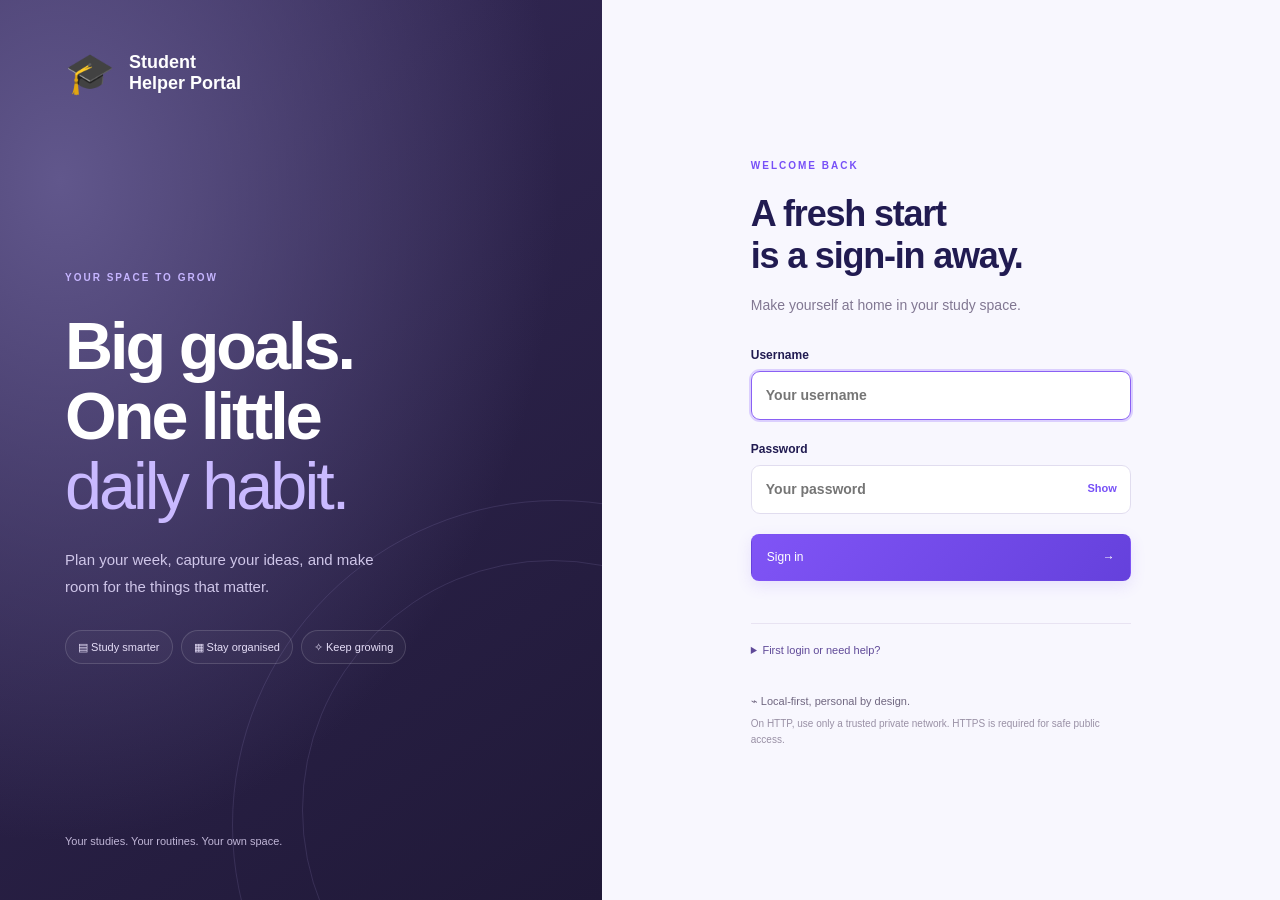
==== frontend/accounts/login.html @ bbedec19 "Created StudentOS application" ====
<!doctype html><html lang="en"><head><meta charset="utf-8"><meta name="viewport" content="width=device-width,initial-scale=1"><title>Sign in · Student Helper Portal</title><link rel="stylesheet" href="/frontend/accounts/account.css"><script src="/frontend/accounts/account.js" defer></script></head><body class="login-page"><main class="login-shell"><section class="login-story"><a class="login-brand" href="/login"><span>🎓</span>Student<br>Helper Portal</a><div><span class="account-eyebrow">YOUR SPACE TO GROW</span><h1>Big goals. <br>One little <br><em>daily habit.</em></h1><p>Plan your week, capture your ideas, and make room for the things that matter.</p><div class="login-feature-chips"><span>▤ Study smarter</span><span>▦ Stay organised</span><span>✧ Keep growing</span></div></div><small>Your studies. Your routines. Your own space.</small><div class="login-orbit orbit-one"></div><div class="login-orbit orbit-two"></div></section><section class="login-panel"><div class="login-card"><span class="account-eyebrow">WELCOME BACK</span><h2 id="loginTitle">A fresh start<br>is a sign-in away.</h2><p id="loginIntro">Make yourself at home in your study space.</p><form id="loginForm" method="post" action="/api/auth/login"><label>Username<input name="username" autocomplete="username" required maxlength="32" placeholder="Your username" autofocus></label><label>Password<div class="password-field"><input name="password" type="password" autocomplete="current-password" required maxlength="128" placeholder="Your password"><button type="button" data-reveal aria-label="Show password">Show</button></div></label><button class="account-button primary" type="submit">Sign in <span>→</span></button><p id="loginError" role="alert"></p></form><details class="login-help"><summary>First login or need help?</summary><p>The existing workspace belongs to <b>admin</b>. The initial password is in <code>data/ADMIN_FIRST_LOGIN.txt</code> on the computer hosting the app. You will choose a new password on first login.</p><p>New accounts are created by an administrator. There is no email password recovery service; ask your administrator or use the local recovery command.</p></details><div class="login-safety">⌁ Local-first, personal by design.<small>On HTTP, use only a trusted private network. HTTPS is required for safe public access.</small></div></div></section></main></body></html>
---- frontend/accounts/account.css ----
/* Shared account surfaces and standalone sign-in. */
.login-page{margin:0;background:#f8f7fe;font:15px/1.5 "Segoe UI",Arial,sans-serif;color:#211b51}.login-page *{box-sizing:border-box}.login-shell{display:grid;grid-template-columns:47% 53%;min-height:100dvh}.login-story{position:relative;isolation:isolate;overflow:hidden;background:radial-gradient(ellipse at 10% 20%,#61578c,transparent 65%),linear-gradient(145deg,#342957,#201938);color:white;padding:50px 65px;display:flex;flex-direction:column;justify-content:space-between;gap:60px}.login-brand{color:white;text-decoration:none;font-weight:700;font-size:18px;line-height:1.15;display:flex;align-items:center;gap:14px}.login-brand>span{font-size:40px}.account-eyebrow{font-size:10px;font-weight:700;letter-spacing:2px;color:var(--primary,#7750f7)}.login-story .account-eyebrow{color:#c6b5ff}.login-story h1{font-size:clamp(45px,5.2vw,78px);line-height:1.05;font-weight:650;letter-spacing:-3px;margin:24px 0}.login-story h1 em{font-weight:500;font-style:normal;color:#c9b9ff}.login-story p{max-width:330px;color:#cfc6e9;line-height:1.8}.login-feature-chips{display:flex;flex-wrap:wrap;gap:8px;margin-top:30px}.login-feature-chips span{padding:8px 12px;border:1px solid #ffffff25;border-radius:30px;background:#ffffff08;font-size:11px;color:#e6def8}.login-story>small{color:#c0b6d7;font-size:11px}.login-orbit{position:absolute;width:500px;height:500px;border:1px solid #c8b5ff20;border-radius:50%;z-index:-1;right:-200px;bottom:-160px}.orbit-two{width:650px;height:650px;right:-280px;bottom:-250px}.login-panel{display:grid;place-items:center;padding:45px}.login-card{width:100%;max-width:380px}.login-card h2{font-size:36px;line-height:1.16;letter-spacing:-1.2px;margin:18px 0}.login-card>p{color:#817792;font-size:14px;margin-bottom:30px}.login-card form{display:grid;gap:20px}.login-card label{display:grid;gap:7px;font-size:12px;font-weight:600}.login-card input{width:100%;padding:14px;background:white;border:1px solid #e1ddef;border-radius:9px;color:#211b51;font:inherit;font-size:14px;height:49px}.login-card input:focus{outline:2px solid #9b7aff50;border-color:#8a60f4}.password-field{position:relative}.password-field input{padding-right:62px}.password-field button{position:absolute;right:8px;top:8px;height:32px;border:0;background:none;color:#7750f7;font:inherit;font-size:11px;cursor:pointer}.login-card .account-button{min-height:47px;justify-content:space-between}.login-card #loginError{margin:0;color:#bf315b;font-size:12px}.login-help{font-size:11px;color:#807590;border-top:1px solid #e8e3f2;padding-top:18px;margin-top:22px}.login-help summary{cursor:pointer;color:#604a98}.login-help p{line-height:1.7}.login-safety{font-size:11px;color:#706780;margin-top:35px}.login-safety small{display:block;color:#9990a5;font-size:10px;line-height:1.6;margin-top:6px}.account-button{display:inline-flex;align-items:center;justify-content:center;gap:8px;border:1px solid var(--line,#e6e0f4);background:var(--panel2,#f5f1ff);border-radius:8px;padding:10px 15px;color:var(--primary,#7348ed);font:inherit;font-size:12px;cursor:pointer;min-height:38px;text-decoration:none}.account-button.primary{background:linear-gradient(130deg,var(--primary,#8054f6),var(--primary2,#6541dc));border-color:transparent;color:white;box-shadow:0 5px 15px #7750ee22}.account-button:disabled{opacity:.5;cursor:wait}.account-button:hover{filter:brightness(.97)}.account-actions{display:flex;gap:9px;flex-wrap:wrap;margin:16px 0 4px}.account-hero{display:flex;align-items:center;gap:20px;padding:26px;background:linear-gradient(110deg,var(--panel2),var(--panel));border:1px solid var(--line);border-radius:14px}.account-hero h2{font-size:27px;margin:6px 0;letter-spacing:-.8px}.account-hero p{margin:0;color:var(--muted);font-size:12px}.account-hero>.account-button{margin-left:auto}.account-role{display:inline-block;padding:4px 9px;border:1px solid var(--line);background:var(--panel2);color:var(--primary);border-radius:20px;font-size:10px;margin-left:5px}.account-portrait{height:85px;width:85px;flex:none;display:grid;place-items:center;font-size:45px;background:var(--panel2);border:4px solid var(--panel);border-radius:24px;box-shadow:0 5px 14px #523da517;overflow:hidden}.account-portrait img,.account-user-avatar img,.profile-avatar img{width:100%;height:100%;object-fit:cover}.account-tabs{display:flex;gap:8px;overflow:auto;padding:18px 0 12px}.account-tabs button{border:0;background:none;padding:10px 17px;color:var(--muted);font:inherit;font-size:12px;border-radius:7px;white-space:nowrap;cursor:pointer}.account-tabs button.active{color:var(--primary);background:var(--panel2);font-weight:600}.account-card{background:var(--panel);border:1px solid var(--line);border-radius:14px;padding:25px;margin-bottom:18px}.account-card h3{font-size:18px;margin:0 0 8px}.account-card p,.account-reset-dialog p{font-size:13px;color:var(--muted);line-height:1.7;margin:6px 0 15px}.account-card small{font-size:11px;color:var(--muted);line-height:1.6}.profile-editor-top{display:flex;align-items:center;gap:22px}.profile-editor-top .account-portrait{width:105px;height:105px;font-size:55px}.profile-editor-top .account-actions{margin:10px 0}.upload-photo input[hidden]{display:none!important}.avatar-picker{display:flex;flex-wrap:wrap;gap:10px;margin:22px 0}.avatar-picker button{border:2px solid var(--line);border-radius:12px;background:var(--panel2);width:53px;height:53px;font-size:29px;cursor:pointer}.avatar-picker button.selected{border-color:var(--primary);background:color-mix(in srgb,var(--primary) 12%,var(--panel))}.account-form-grid{display:grid;grid-template-columns:1fr 1fr;gap:17px;margin:22px 0 15px}.account-form-grid .wide{grid-column:1/-1}.account-card label,.account-reset-dialog label{display:grid;gap:8px;color:var(--muted);font-size:12px}.account-card input:not([type=radio]),.account-card textarea,.account-card select,.account-reset-dialog input{width:100%;box-sizing:border-box;border:1px solid var(--line);border-radius:8px;padding:11px 12px;background:var(--panel2);color:var(--text);font:inherit;font-size:13px;min-width:0}.account-card textarea{resize:vertical}.account-option-grid{display:grid;grid-template-columns:repeat(3,1fr);gap:12px;margin:12px 0 25px}.appearance-option{position:relative;display:grid;gap:8px;border:1px solid var(--line);padding:18px;border-radius:11px;background:var(--panel2);cursor:pointer}.appearance-option input{position:absolute;right:10px;top:10px;accent-color:var(--primary)}.appearance-option span{font-size:29px;color:var(--primary)}.appearance-option:has(input:checked){border-color:var(--primary);box-shadow:0 0 0 2px color-mix(in srgb,var(--primary) 10%,transparent)}.account-swatches{display:flex;gap:20px;margin:18px 0 25px}.account-swatches label{position:relative;display:grid;justify-items:center;cursor:pointer;text-transform:capitalize;font-size:10px}.account-swatches input{position:absolute;opacity:0}.account-swatches span{width:33px;height:33px;border-radius:50%;background:var(--swatch);border:3px solid var(--panel);box-shadow:0 0 0 1px var(--line)}.account-swatches :checked+span{box-shadow:0 0 0 2px var(--swatch)}.accent-violet{--swatch:#7047ff}.accent-blue{--swatch:#387ce2}.accent-teal{--swatch:#148a81}.accent-rose{--swatch:#c44782}.account-security-summary{display:flex;gap:18px;align-items:center}.account-security-summary>span{font-size:28px;background:var(--panel2);padding:15px;border-radius:12px}.account-card hr{border:0;border-top:1px solid var(--line);margin:26px 0}.account-session{display:flex;align-items:center;gap:14px;padding:14px 0;border-bottom:1px solid var(--line);font-size:13px}.account-session>span{color:var(--primary)}.account-session small{display:block;max-width:600px;overflow-wrap:anywhere}.account-note{background:var(--panel2);border-radius:9px;padding:13px;margin-top:18px!important;font-size:11px!important}.create-account{padding:17px;border:1px solid var(--line);border-radius:10px;margin:20px 0}.create-account summary{color:var(--primary);font-size:13px;cursor:pointer}.account-user{display:flex;align-items:center;gap:13px;padding:15px 0;border-bottom:1px solid var(--line);font-size:13px}.account-user>div:nth-child(2){flex:1;min-width:0}.account-user small{display:block}.account-user-avatar{width:42px;height:42px;background:var(--panel2);border-radius:12px;display:grid;place-items:center;font-size:25px;overflow:hidden}.account-user .account-button{font-size:10px;margin:2px;padding:7px 9px}.profile-avatar{overflow:hidden}.profile-avatar>span{font-size:22px}.account-data-card{margin-top:20px;padding:20px;border:1px solid var(--line);border-radius:12px;background:var(--panel)}.account-data-card p{color:var(--muted);font-size:12px;line-height:1.7}.account-reset-dialog{width:min(430px,calc(100% - 35px));padding:24px;border:1px solid var(--line);border-radius:14px;background:var(--panel);color:var(--text)}.account-reset-dialog::backdrop{background:#22154477}#accountFeedback{margin:0 0 15px;color:var(--primary);font-size:12px}#accountFeedback:empty{display:none}#accountFeedback.error{color:#ca3a60}.account-compact .account-card,.account-compact .gym-card{padding:16px}.account-compact .note-library-card{margin-bottom:5px}body[data-account-accent=blue]{--primary:#387ce2;--primary2:#639af0}body[data-account-accent=teal]{--primary:#148a81;--primary2:#34a99f}body[data-account-accent=rose]{--primary:#c44782;--primary2:#df74a7}body.account-compact .portal-dashboard{gap:8px}.account-card button:focus-visible,.account-card input:focus-visible,.login-page button:focus-visible{outline:2px solid var(--primary,#7750f7);outline-offset:3px}
@media(max-width:850px){.login-story{padding:35px}.login-story h1{font-size:53px}.login-panel{padding:30px}.login-card h2{font-size:31px}.login-feature-chips{gap:5px}.login-feature-chips span{font-size:10px;padding:6px 9px}}
@media(max-width:600px){.login-shell{grid-template-columns:1fr}.login-story{padding:24px;gap:15px;min-height:200px}.login-brand{font-size:14px}.login-brand>span{font-size:29px}.login-story h1{font-size:33px;line-height:1.12;letter-spacing:-1px;margin:15px 0}.login-story h1 br{display:none}.login-story h1 br:after{content:' '}.login-story h1 em{display:block}.login-story p,.login-story>small,.login-feature-chips{display:none}.login-panel{padding:30px 25px}.login-card{max-width:none}.login-card h2{font-size:30px}.login-card input{font-size:16px}.login-card>p{margin-bottom:23px}.login-safety{margin-top:24px}.account-hero{padding:17px;gap:13px;flex-wrap:wrap}.account-hero h2{font-size:23px}.account-portrait{width:65px;height:65px;font-size:36px;border-radius:19px}.account-hero>.account-button{margin-left:0}.account-card{padding:18px}.profile-editor-top{align-items:flex-start;gap:14px;flex-direction:column}.profile-editor-top .account-portrait{width:85px;height:85px}.account-form-grid{grid-template-columns:1fr;gap:14px}.account-form-grid .wide{grid-column:auto}.account-card input:not([type=radio]),.account-card select,.account-card textarea{font-size:16px}.account-tabs{gap:0}.account-tabs button{padding:10px 13px;font-size:11px}.avatar-picker{gap:8px}.avatar-picker button{width:48px;height:48px;font-size:26px}.account-option-grid{gap:8px}.appearance-option{padding:14px 10px}.account-user{flex-wrap:wrap}.account-user>div:last-child{margin-left:54px}.account-security-summary{align-items:flex-start;gap:12px}.account-button{min-height:42px}.account-swatches{gap:22px}}
body.dark[data-account-accent=teal]{--primary:#62d8cb;--primary2:#148a81}body.dark[data-account-accent=blue]{--primary:#8ab8ff;--primary2:#387ce2}body.dark[data-account-accent=rose]{--primary:#f3a0c5;--primary2:#c44782}body.dark .account-button.primary{background:var(--primary2,#6541dc);color:#fff}
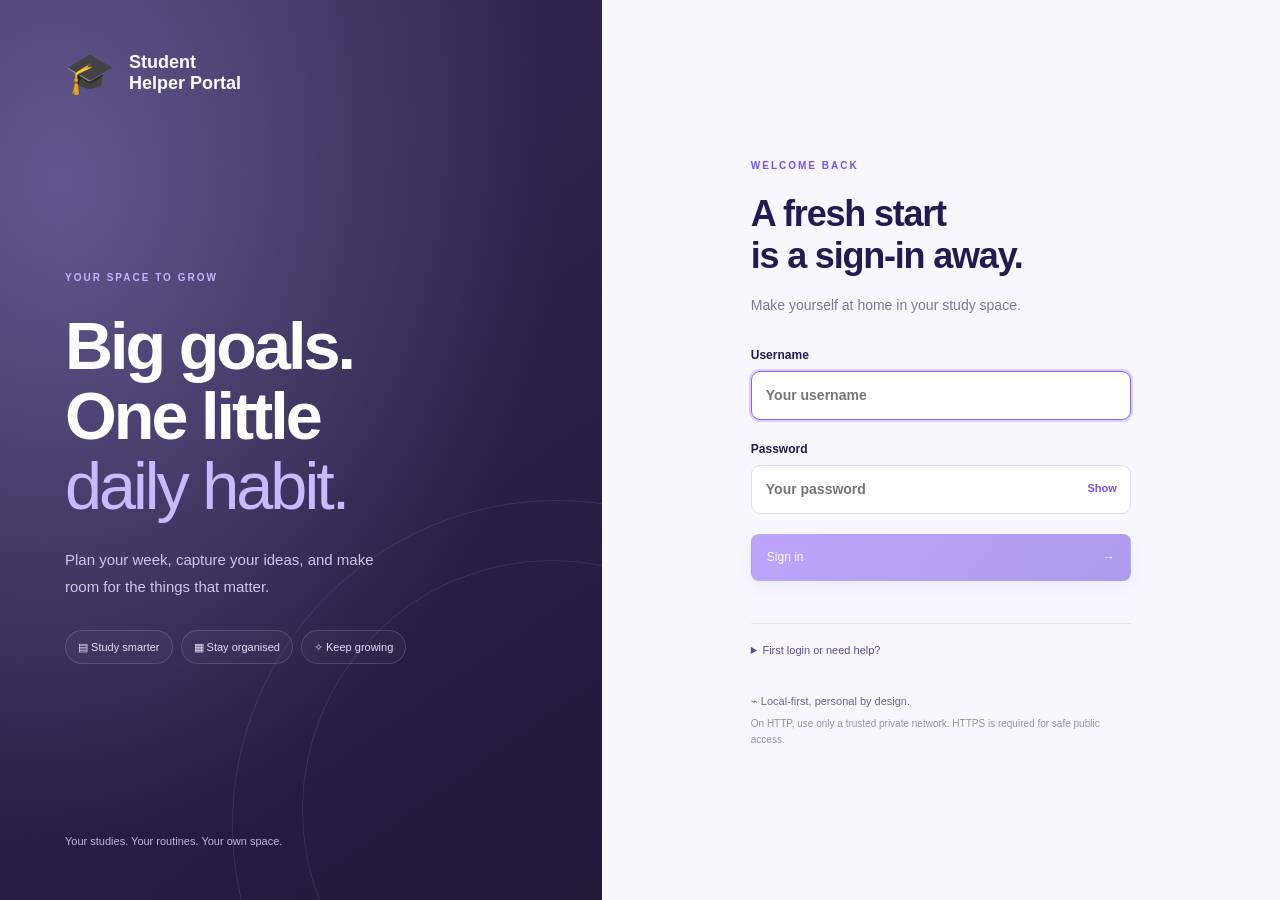
==== commit cd060cde: "Fix sign-in race, clearer missing-disk error, retry flaky CI jobs once" ====
--- a/frontend/accounts/login.html
+++ b/frontend/accounts/login.html
@@ -1 +1 @@
-<!doctype html><html lang="en"><head><meta charset="utf-8"><meta name="viewport" content="width=device-width,initial-scale=1"><title>Sign in · Student Helper Portal</title><link rel="stylesheet" href="/frontend/accounts/account.css"><script src="/frontend/accounts/account.js" defer></script></head><body class="login-page"><main class="login-shell"><section class="login-story"><a class="login-brand" href="/login"><span>🎓</span>Student<br>Helper Portal</a><div><span class="account-eyebrow">YOUR SPACE TO GROW</span><h1>Big goals. <br>One little <br><em>daily habit.</em></h1><p>Plan your week, capture your ideas, and make room for the things that matter.</p><div class="login-feature-chips"><span>▤ Study smarter</span><span>▦ Stay organised</span><span>✧ Keep growing</span></div></div><small>Your studies. Your routines. Your own space.</small><div class="login-orbit orbit-one"></div><div class="login-orbit orbit-two"></div></section><section class="login-panel"><div class="login-card"><span class="account-eyebrow">WELCOME BACK</span><h2 id="loginTitle">A fresh start<br>is a sign-in away.</h2><p id="loginIntro">Make yourself at home in your study space.</p><form id="loginForm" method="post" action="/api/auth/login"><label>Username<input name="username" autocomplete="username" required maxlength="32" placeholder="Your username" autofocus></label><label>Password<div class="password-field"><input name="password" type="password" autocomplete="current-password" required maxlength="128" placeholder="Your password"><button type="button" data-reveal aria-label="Show password">Show</button></div></label><button class="account-button primary" type="submit">Sign in <span>→</span></button><p id="loginError" role="alert"></p></form><details class="login-help"><summary>First login or need help?</summary><p>The existing workspace belongs to <b>admin</b>. The initial password is in <code>data/ADMIN_FIRST_LOGIN.txt</code> on the computer hosting the app. You will choose a new password on first login.</p><p>New accounts are created by an administrator. There is no email password recovery service; ask your administrator or use the local recovery command.</p></details><div class="login-safety">⌁ Local-first, personal by design.<small>On HTTP, use only a trusted private network. HTTPS is required for safe public access.</small></div></div></section></main></body></html>
+<!doctype html><html lang="en"><head><meta charset="utf-8"><meta name="viewport" content="width=device-width,initial-scale=1"><title>Sign in · Student Helper Portal</title><link rel="stylesheet" href="/frontend/accounts/account.css"><script src="/frontend/accounts/account.js" defer></script></head><body class="login-page"><main class="login-shell"><section class="login-story"><a class="login-brand" href="/login"><span>🎓</span>Student<br>Helper Portal</a><div><span class="account-eyebrow">YOUR SPACE TO GROW</span><h1>Big goals. <br>One little <br><em>daily habit.</em></h1><p>Plan your week, capture your ideas, and make room for the things that matter.</p><div class="login-feature-chips"><span>▤ Study smarter</span><span>▦ Stay organised</span><span>✧ Keep growing</span></div></div><small>Your studies. Your routines. Your own space.</small><div class="login-orbit orbit-one"></div><div class="login-orbit orbit-two"></div></section><section class="login-panel"><div class="login-card"><span class="account-eyebrow">WELCOME BACK</span><h2 id="loginTitle">A fresh start<br>is a sign-in away.</h2><p id="loginIntro">Make yourself at home in your study space.</p><form id="loginForm" method="post" action="/api/auth/login"><label>Username<input name="username" autocomplete="username" required maxlength="32" placeholder="Your username" autofocus></label><label>Password<div class="password-field"><input name="password" type="password" autocomplete="current-password" required maxlength="128" placeholder="Your password"><button type="button" data-reveal aria-label="Show password">Show</button></div></label><button class="account-button primary" type="submit" disabled>Sign in <span>→</span></button><p id="loginError" role="alert"></p></form><details class="login-help"><summary>First login or need help?</summary><p>The existing workspace belongs to <b>admin</b>. The initial password is in <code>data/ADMIN_FIRST_LOGIN.txt</code> on the computer hosting the app. You will choose a new password on first login.</p><p>New accounts are created by an administrator. There is no email password recovery service; ask your administrator or use the local recovery command.</p></details><div class="login-safety">⌁ Local-first, personal by design.<small>On HTTP, use only a trusted private network. HTTPS is required for safe public access.</small></div></div></section></main></body></html>
